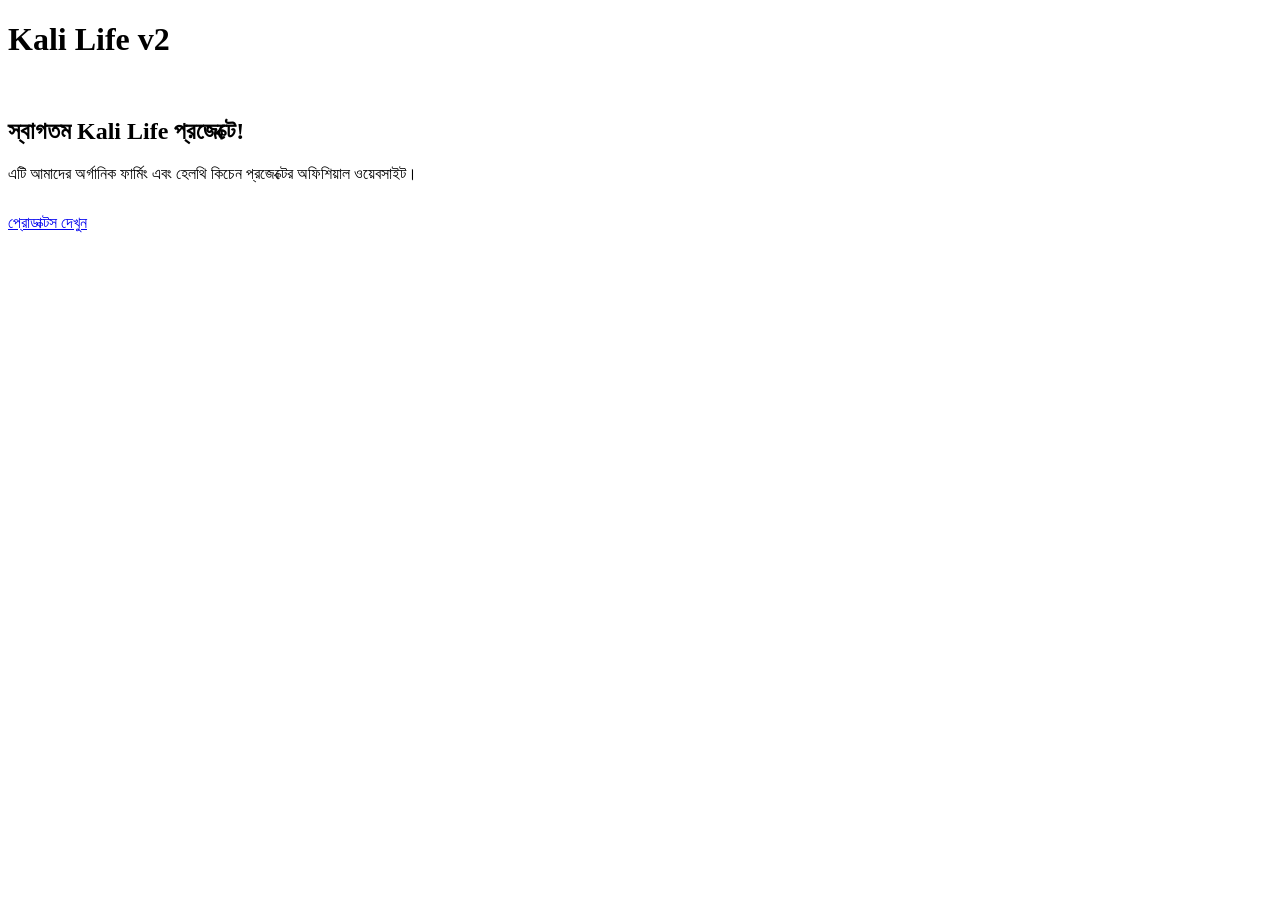
==== index.html @ f92da6f4 "Add index.html homepage" ====
<!DOCTYPE html>
<html lang="bn">
<head>
    <meta charset="UTF-8">
    <meta name="viewport" content="width=device-width, initial-scale=1.0">
    <title>Kali Life - Healthy Kitchen & Organic Farming</title>
    <!-- আমাদের তৈরি করা কমন CSS ফাইলের লিংক -->
    <link rel="stylesheet" href="css/style.css">
</head>
<body>

    <header>
        <h1>Kali Life v2</h1>
        <nav>
            <a href="index.html" style="color: white; text-decoration: none; margin-left: 15px;">হোম</a>
            <a href="products.html" style="color: white; text-decoration: none; margin-left: 15px;">প্রোডাক্টস</a>
            <a href="login.html" style="color: white; text-decoration: none; margin-left: 15px;">লগইন</a>
        </nav>
    </header>

    <div class="container">
        <div class="card">
            <h2>স্বাগতম Kali Life প্রজেক্টে!</h2>
            <p>এটি আমাদের অর্গানিক ফার্মিং এবং হেলথি কিচেন প্রজেক্টের অফিশিয়াল ওয়েবসাইট।</p>
            <a href="products.html" class="btn" style="margin-top: 15px; display: inline-block;">প্রোডাক্টস দেখুন</a>
        </div>
    </div>

</body>
</html>
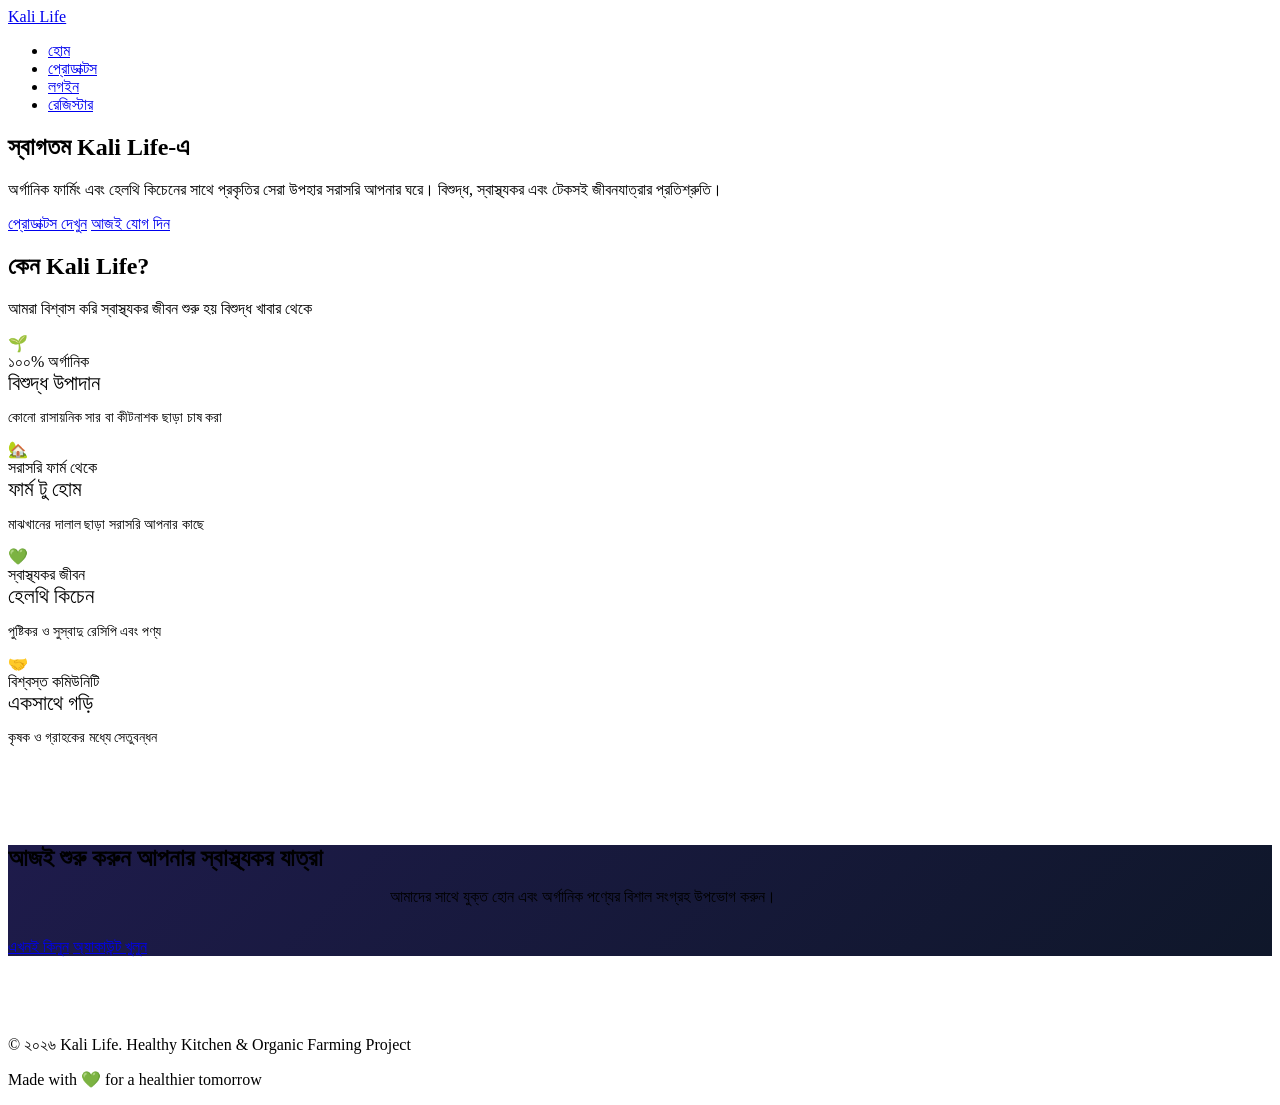
==== commit 3009f589: "Enhance index.html with Google Fonts and navbar updatesfeat: redesign homepage with modern dark them" ====
--- a/index.html
+++ b/index.html
@@ -4,27 +4,106 @@
     <meta charset="UTF-8">
     <meta name="viewport" content="width=device-width, initial-scale=1.0">
     <title>Kali Life - Healthy Kitchen & Organic Farming</title>
-    <!-- আমাদের তৈরি করা কমন CSS ফাইলের লিংক -->
     <link rel="stylesheet" href="css/style.css">
+    <!-- Google Fonts (optional but recommended) -->
+    <link rel="preconnect" href="https://fonts.googleapis.com">
+    <link rel="preconnect" href="https://fonts.gstatic.com" crossorigin>
+    <link href="https://fonts.googleapis.com/css2?family=Inter:wght@400;500;600;700;800&display=swap" rel="stylesheet">
 </head>
 <body>
 
-    <header>
-        <h1>Kali Life v2</h1>
-        <nav>
-            <a href="index.html" style="color: white; text-decoration: none; margin-left: 15px;">হোম</a>
-            <a href="products.html" style="color: white; text-decoration: none; margin-left: 15px;">প্রোডাক্টস</a>
-            <a href="login.html" style="color: white; text-decoration: none; margin-left: 15px;">লগইন</a>
-        </nav>
-    </header>
+    <!-- ========== NAVBAR ========== -->
+    <nav class="navbar">
+        <div class="container">
+            <a href="index.html" class="logo">Kali Life</a>
+            
+            <ul class="nav-links">
+                <li><a href="index.html" class="active">হোম</a></li>
+                <li><a href="products.html">প্রোডাক্টস</a></li>
+                <li><a href="login.html">লগইন</a></li>
+                <li><a href="register.html" class="btn btn-primary btn-sm">রেজিস্টার</a></li>
+            </ul>
+        </div>
+    </nav>
 
-    <div class="container">
-        <div class="card">
-            <h2>স্বাগতম Kali Life প্রজেক্টে!</h2>
-            <p>এটি আমাদের অর্গানিক ফার্মিং এবং হেলথি কিচেন প্রজেক্টের অফিশিয়াল ওয়েবসাইট।</p>
-            <a href="products.html" class="btn" style="margin-top: 15px; display: inline-block;">প্রোডাক্টস দেখুন</a>
+    <!-- ========== HERO SECTION ========== -->
+    <section class="hero">
+        <div class="container">
+            <h1>স্বাগতম Kali Life-এ</h1>
+            <p>
+                অর্গানিক ফার্মিং এবং হেলথি কিচেনের সাথে প্রকৃতির সেরা উপহার সরাসরি আপনার ঘরে। 
+                বিশুদ্ধ, স্বাস্থ্যকর এবং টেকসই জীবনযাত্রার প্রতিশ্রুতি।
+            </p>
+            <div class="hero-buttons">
+                <a href="products.html" class="btn btn-primary btn-lg">প্রোডাক্টস দেখুন</a>
+                <a href="register.html" class="btn btn-secondary btn-lg">আজই যোগ দিন</a>
+            </div>
         </div>
-    </div>
+    </section>
+
+    <!-- ========== FEATURES / ABOUT ========== -->
+    <section class="dashboard">
+        <div class="container">
+            <div class="text-center mb-4">
+                <h2>কেন Kali Life?</h2>
+                <p>আমরা বিশ্বাস করি স্বাস্থ্যকর জীবন শুরু হয় বিশুদ্ধ খাবার থেকে</p>
+            </div>
+
+            <div class="stats-grid">
+                <div class="stat-card">
+                    <div class="icon">🌱</div>
+                    <div class="label">১০০% অর্গানিক</div>
+                    <div class="value" style="font-size: 1.3rem;">বিশুদ্ধ উপাদান</div>
+                    <p class="mt-1" style="font-size: 0.9rem;">কোনো রাসায়নিক সার বা কীটনাশক ছাড়া চাষ করা</p>
+                </div>
+
+                <div class="stat-card">
+                    <div class="icon">🏡</div>
+                    <div class="label">সরাসরি ফার্ম থেকে</div>
+                    <div class="value" style="font-size: 1.3rem;">ফার্ম টু হোম</div>
+                    <p class="mt-1" style="font-size: 0.9rem;">মাঝখানের দালাল ছাড়া সরাসরি আপনার কাছে</p>
+                </div>
+
+                <div class="stat-card">
+                    <div class="icon">💚</div>
+                    <div class="label">স্বাস্থ্যকর জীবন</div>
+                    <div class="value" style="font-size: 1.3rem;">হেলথি কিচেন</div>
+                    <p class="mt-1" style="font-size: 0.9rem;">পুষ্টিকর ও সুস্বাদু রেসিপি এবং পণ্য</p>
+                </div>
+
+                <div class="stat-card">
+                    <div class="icon">🤝</div>
+                    <div class="label">বিশ্বস্ত কমিউনিটি</div>
+                    <div class="value" style="font-size: 1.3rem;">একসাথে গড়ি</div>
+                    <p class="mt-1" style="font-size: 0.9rem;">কৃষক ও গ্রাহকের মধ্যে সেতুবন্ধন</p>
+                </div>
+            </div>
+        </div>
+    </section>
+
+    <!-- ========== CTA SECTION ========== -->
+    <section style="padding: 4rem 0;">
+        <div class="container">
+            <div class="card text-center" style="background: linear-gradient(135deg, #1e1b4b, #0f172a); border-color: #6366f1;">
+                <h2 style="margin-bottom: 1rem;">আজই শুরু করুন আপনার স্বাস্থ্যকর যাত্রা</h2>
+                <p style="margin-bottom: 2rem; max-width: 500px; margin-left: auto; margin-right: auto;">
+                    আমাদের সাথে যুক্ত হোন এবং অর্গানিক পণ্যের বিশাল সংগ্রহ উপভোগ করুন।
+                </p>
+                <div class="hero-buttons">
+                    <a href="products.html" class="btn btn-primary btn-lg">এখনই কিনুন</a>
+                    <a href="register.html" class="btn btn-outline btn-lg">অ্যাকাউন্ট খুলুন</a>
+                </div>
+            </div>
+        </div>
+    </section>
+
+    <!-- ========== FOOTER ========== -->
+    <footer class="footer">
+        <div class="container">
+            <p>© ২০২৬ Kali Life. Healthy Kitchen & Organic Farming Project</p>
+            <p class="mt-1">Made with 💚 for a healthier tomorrow</p>
+        </div>
+    </footer>
 
 </body>
 </html>
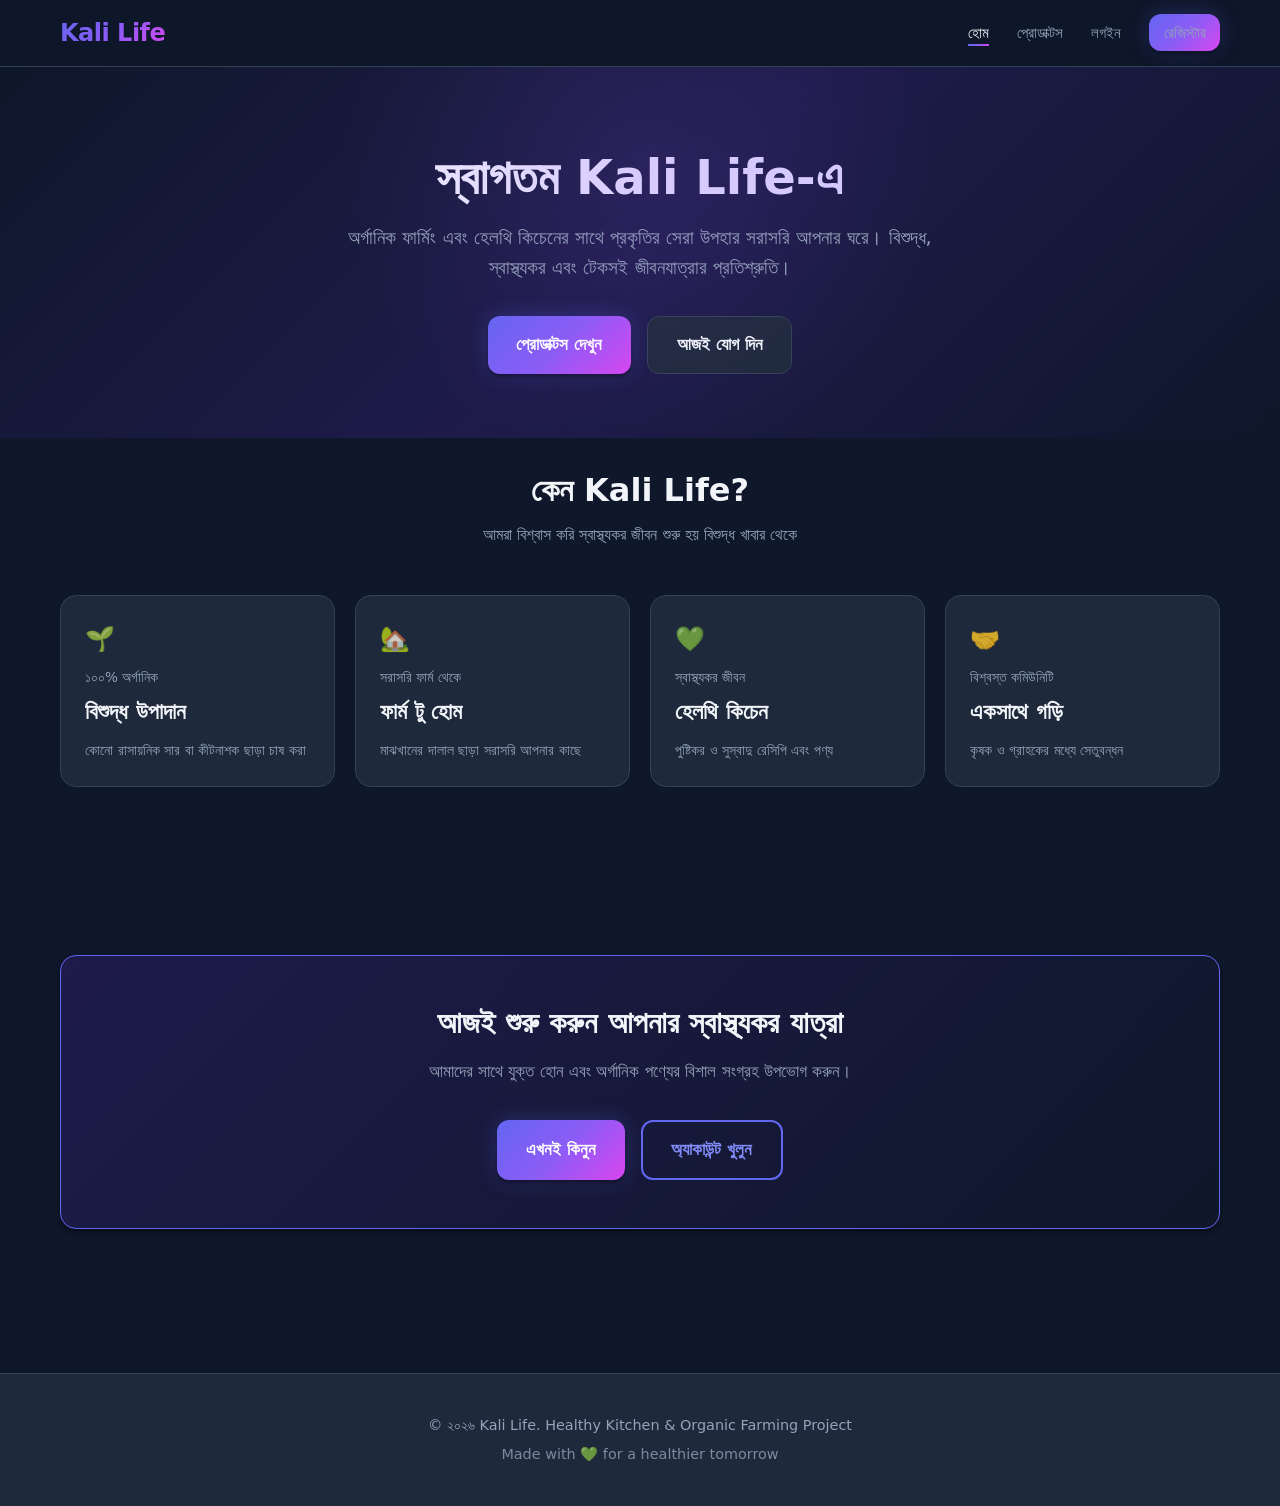
==== commit fd64844c: "feat: premium quality index.html with modern design" ====
--- a/index.html
+++ b/index.html
@@ -4,8 +4,11 @@
     <meta charset="UTF-8">
     <meta name="viewport" content="width=device-width, initial-scale=1.0">
     <title>Kali Life - Healthy Kitchen & Organic Farming</title>
-    <link rel="stylesheet" href="css/style.css">
-    <!-- Google Fonts (optional but recommended) -->
+    
+    <!-- Premium Design System -->
+    <link rel="stylesheet" href="style.css">
+    
+    <!-- Google Fonts -->
     <link rel="preconnect" href="https://fonts.googleapis.com">
     <link rel="preconnect" href="https://fonts.gstatic.com" crossorigin>
     <link href="https://fonts.googleapis.com/css2?family=Inter:wght@400;500;600;700;800&display=swap" rel="stylesheet">
@@ -41,52 +44,62 @@
         </div>
     </section>
 
-    <!-- ========== FEATURES / ABOUT ========== -->
+    <!-- ========== FEATURES SECTION ========== -->
     <section class="dashboard">
         <div class="container">
-            <div class="text-center mb-4">
+            <div class="text-center mb-4" style="margin-bottom: 3rem;">
                 <h2>কেন Kali Life?</h2>
-                <p>আমরা বিশ্বাস করি স্বাস্থ্যকর জীবন শুরু হয় বিশুদ্ধ খাবার থেকে</p>
+                <p style="max-width: 560px; margin: 0.75rem auto 0;">
+                    আমরা বিশ্বাস করি স্বাস্থ্যকর জীবন শুরু হয় বিশুদ্ধ খাবার থেকে
+                </p>
             </div>
 
             <div class="stats-grid">
                 <div class="stat-card">
                     <div class="icon">🌱</div>
                     <div class="label">১০০% অর্গানিক</div>
-                    <div class="value" style="font-size: 1.3rem;">বিশুদ্ধ উপাদান</div>
-                    <p class="mt-1" style="font-size: 0.9rem;">কোনো রাসায়নিক সার বা কীটনাশক ছাড়া চাষ করা</p>
+                    <div class="value" style="font-size: 1.35rem;">বিশুদ্ধ উপাদান</div>
+                    <p class="mt-1" style="font-size: 0.9rem; margin-top: 0.6rem;">
+                        কোনো রাসায়নিক সার বা কীটনাশক ছাড়া চাষ করা
+                    </p>
                 </div>
 
                 <div class="stat-card">
                     <div class="icon">🏡</div>
                     <div class="label">সরাসরি ফার্ম থেকে</div>
-                    <div class="value" style="font-size: 1.3rem;">ফার্ম টু হোম</div>
-                    <p class="mt-1" style="font-size: 0.9rem;">মাঝখানের দালাল ছাড়া সরাসরি আপনার কাছে</p>
+                    <div class="value" style="font-size: 1.35rem;">ফার্ম টু হোম</div>
+                    <p class="mt-1" style="font-size: 0.9rem; margin-top: 0.6rem;">
+                        মাঝখানের দালাল ছাড়া সরাসরি আপনার কাছে
+                    </p>
                 </div>
 
                 <div class="stat-card">
                     <div class="icon">💚</div>
                     <div class="label">স্বাস্থ্যকর জীবন</div>
-                    <div class="value" style="font-size: 1.3rem;">হেলথি কিচেন</div>
-                    <p class="mt-1" style="font-size: 0.9rem;">পুষ্টিকর ও সুস্বাদু রেসিপি এবং পণ্য</p>
+                    <div class="value" style="font-size: 1.35rem;">হেলথি কিচেন</div>
+                    <p class="mt-1" style="font-size: 0.9rem; margin-top: 0.6rem;">
+                        পুষ্টিকর ও সুস্বাদু রেসিপি এবং পণ্য
+                    </p>
                 </div>
 
                 <div class="stat-card">
                     <div class="icon">🤝</div>
                     <div class="label">বিশ্বস্ত কমিউনিটি</div>
-                    <div class="value" style="font-size: 1.3rem;">একসাথে গড়ি</div>
-                    <p class="mt-1" style="font-size: 0.9rem;">কৃষক ও গ্রাহকের মধ্যে সেতুবন্ধন</p>
+                    <div class="value" style="font-size: 1.35rem;">একসাথে গড়ি</div>
+                    <p class="mt-1" style="font-size: 0.9rem; margin-top: 0.6rem;">
+                        কৃষক ও গ্রাহকের মধ্যে সেতুবন্ধন
+                    </p>
                 </div>
             </div>
         </div>
     </section>
 
     <!-- ========== CTA SECTION ========== -->
-    <section style="padding: 4rem 0;">
+    <section style="padding: 4.5rem 0 5rem;">
         <div class="container">
-            <div class="card text-center" style="background: linear-gradient(135deg, #1e1b4b, #0f172a); border-color: #6366f1;">
-                <h2 style="margin-bottom: 1rem;">আজই শুরু করুন আপনার স্বাস্থ্যকর যাত্রা</h2>
-                <p style="margin-bottom: 2rem; max-width: 500px; margin-left: auto; margin-right: auto;">
+            <div class="card text-center" style="background: linear-gradient(135deg, #1e1b4b, #0f172a); border-color: #6366f1; padding: 3rem 2rem;">
+                <h2 style="margin-bottom: 1rem; font-size: 1.9rem;">আজই শুরু করুন আপনার স্বাস্থ্যকর যাত্রা</h2>
+                <p style="margin-bottom: 2.2rem; max-width: 520px; margin-left: auto; margin-right: auto; font-size: 1.05rem;">
                     আমাদের সাথে যুক্ত হোন এবং অর্গানিক পণ্যের বিশাল সংগ্রহ উপভোগ করুন।
                 </p>
                 <div class="hero-buttons">
@@ -101,7 +114,7 @@
     <footer class="footer">
         <div class="container">
             <p>© ২০২৬ Kali Life. Healthy Kitchen & Organic Farming Project</p>
-            <p class="mt-1">Made with 💚 for a healthier tomorrow</p>
+            <p class="mt-1" style="margin-top: 0.4rem; opacity: 0.8;">Made with 💚 for a healthier tomorrow</p>
         </div>
     </footer>
 
--- a/style.css
+++ b/style.css
@@ -0,0 +1,684 @@
+/* ============================================
+   Kali Life v2 - Modern Premium Design System
+   ============================================ */
+
+:root {
+  /* Brand Colors */
+  --primary: #6366f1;
+  --primary-dark: #4f46e5;
+  --primary-light: #818cf8;
+  --secondary: #0ea5e9;
+  --accent: #f59e0b;
+  --success: #10b981;
+  --danger: #ef4444;
+  --warning: #f59e0b;
+
+  /* Neutrals */
+  --bg: #0f172a;
+  --bg-soft: #1e293b;
+  --bg-card: #1e293b;
+  --bg-hover: #334155;
+  --text: #f1f5f9;
+  --text-muted: #94a3b8;
+  --border: #334155;
+  --border-light: #475569;
+
+  /* Gradients */
+  --gradient-primary: linear-gradient(135deg, #6366f1 0%, #8b5cf6 50%, #d946ef 100%);
+  --gradient-card: linear-gradient(145deg, #1e293b 0%, #0f172a 100%);
+  --gradient-hero: linear-gradient(135deg, #0f172a 0%, #1e1b4b 50%, #0f172a 100%);
+
+  /* Shadows */
+  --shadow-sm: 0 1px 2px 0 rgb(0 0 0 / 0.3);
+  --shadow: 0 4px 6px -1px rgb(0 0 0 / 0.4), 0 2px 4px -2px rgb(0 0 0 / 0.3);
+  --shadow-lg: 0 10px 15px -3px rgb(0 0 0 / 0.4), 0 4px 6px -4px rgb(0 0 0 / 0.3);
+  --shadow-xl: 0 20px 25px -5px rgb(0 0 0 / 0.5), 0 8px 10px -6px rgb(0 0 0 / 0.4);
+  --shadow-glow: 0 0 20px rgba(99, 102, 241, 0.3);
+
+  /* Spacing & Radius */
+  --radius: 12px;
+  --radius-sm: 8px;
+  --radius-lg: 16px;
+  --radius-full: 9999px;
+
+  /* Transitions */
+  --transition: all 0.25s cubic-bezier(0.4, 0, 0.2, 1);
+}
+
+/* Reset & Base */
+*, *::before, *::after {
+  margin: 0;
+  padding: 0;
+  box-sizing: border-box;
+}
+
+html {
+  scroll-behavior: smooth;
+  font-size: 16px;
+}
+
+body {
+  font-family: 'Inter', 'Segoe UI', system-ui, -apple-system, sans-serif;
+  background: var(--bg);
+  color: var(--text);
+  line-height: 1.6;
+  min-height: 100vh;
+  overflow-x: hidden;
+}
+
+/* Typography */
+h1, h2, h3, h4, h5, h6 {
+  font-weight: 700;
+  line-height: 1.25;
+  color: var(--text);
+}
+
+h1 { font-size: 2.5rem; }
+h2 { font-size: 2rem; }
+h3 { font-size: 1.5rem; }
+h4 { font-size: 1.25rem; }
+
+p {
+  color: var(--text-muted);
+}
+
+a {
+  color: var(--primary-light);
+  text-decoration: none;
+  transition: var(--transition);
+}
+
+a:hover {
+  color: var(--primary);
+}
+
+/* Container */
+.container {
+  width: 100%;
+  max-width: 1200px;
+  margin: 0 auto;
+  padding: 0 1.25rem;
+}
+
+/* ========== NAVBAR ========== */
+.navbar {
+  background: rgba(15, 23, 42, 0.85);
+  backdrop-filter: blur(12px);
+  border-bottom: 1px solid var(--border);
+  position: sticky;
+  top: 0;
+  z-index: 1000;
+  padding: 0.85rem 0;
+}
+
+.navbar .container {
+  display: flex;
+  align-items: center;
+  justify-content: space-between;
+  gap: 1.5rem;
+}
+
+.logo {
+  font-size: 1.5rem;
+  font-weight: 800;
+  background: var(--gradient-primary);
+  -webkit-background-clip: text;
+  -webkit-text-fill-color: transparent;
+  background-clip: text;
+  letter-spacing: -0.5px;
+}
+
+.nav-links {
+  display: flex;
+  align-items: center;
+  gap: 1.75rem;
+  list-style: none;
+}
+
+.nav-links a {
+  color: var(--text-muted);
+  font-weight: 500;
+  font-size: 0.95rem;
+  position: relative;
+}
+
+.nav-links a:hover,
+.nav-links a.active {
+  color: var(--text);
+}
+
+.nav-links a::after {
+  content: '';
+  position: absolute;
+  bottom: -4px;
+  left: 0;
+  width: 0;
+  height: 2px;
+  background: var(--gradient-primary);
+  transition: width 0.3s ease;
+}
+
+.nav-links a:hover::after,
+.nav-links a.active::after {
+  width: 100%;
+}
+
+/* ========== BUTTONS ========== */
+.btn {
+  display: inline-flex;
+  align-items: center;
+  justify-content: center;
+  gap: 0.5rem;
+  padding: 0.7rem 1.4rem;
+  font-size: 0.95rem;
+  font-weight: 600;
+  border-radius: var(--radius);
+  border: none;
+  cursor: pointer;
+  transition: var(--transition);
+  text-decoration: none;
+  white-space: nowrap;
+}
+
+.btn-primary {
+  background: var(--gradient-primary);
+  color: white;
+  box-shadow: var(--shadow), var(--shadow-glow);
+}
+
+.btn-primary:hover {
+  transform: translateY(-2px);
+  box-shadow: var(--shadow-lg), 0 0 30px rgba(99, 102, 241, 0.45);
+  color: white;
+}
+
+.btn-secondary {
+  background: var(--bg-soft);
+  color: var(--text);
+  border: 1px solid var(--border);
+}
+
+.btn-secondary:hover {
+  background: var(--bg-hover);
+  border-color: var(--border-light);
+  color: var(--text);
+}
+
+.btn-success {
+  background: var(--success);
+  color: white;
+}
+
+.btn-danger {
+  background: var(--danger);
+  color: white;
+}
+
+.btn-outline {
+  background: transparent;
+  border: 2px solid var(--primary);
+  color: var(--primary-light);
+}
+
+.btn-outline:hover {
+  background: var(--primary);
+  color: white;
+}
+
+.btn-sm {
+  padding: 0.4rem 0.9rem;
+  font-size: 0.85rem;
+}
+
+.btn-lg {
+  padding: 0.9rem 1.8rem;
+  font-size: 1.05rem;
+}
+
+.btn-block {
+  width: 100%;
+}
+
+/* ========== CARDS ========== */
+.card {
+  background: var(--gradient-card);
+  border: 1px solid var(--border);
+  border-radius: var(--radius-lg);
+  padding: 1.75rem;
+  box-shadow: var(--shadow);
+  transition: var(--transition);
+}
+
+.card:hover {
+  border-color: var(--border-light);
+  box-shadow: var(--shadow-lg);
+}
+
+.card-header {
+  margin-bottom: 1.25rem;
+  padding-bottom: 1rem;
+  border-bottom: 1px solid var(--border);
+}
+
+.card-title {
+  font-size: 1.25rem;
+  font-weight: 700;
+}
+
+/* ========== FORMS (Login / Register) ========== */
+.auth-wrapper {
+  min-height: 100vh;
+  display: flex;
+  align-items: center;
+  justify-content: center;
+  background: var(--gradient-hero);
+  padding: 2rem 1rem;
+  position: relative;
+  overflow: hidden;
+}
+
+.auth-wrapper::before {
+  content: '';
+  position: absolute;
+  width: 500px;
+  height: 500px;
+  background: radial-gradient(circle, rgba(99, 102, 241, 0.15) 0%, transparent 70%);
+  top: -100px;
+  right: -100px;
+  border-radius: 50%;
+}
+
+.auth-card {
+  width: 100%;
+  max-width: 440px;
+  background: var(--bg-card);
+  border: 1px solid var(--border);
+  border-radius: var(--radius-lg);
+  padding: 2.5rem;
+  box-shadow: var(--shadow-xl);
+  position: relative;
+  z-index: 1;
+}
+
+.auth-logo {
+  text-align: center;
+  margin-bottom: 1.75rem;
+}
+
+.auth-logo h1 {
+  font-size: 1.85rem;
+  background: var(--gradient-primary);
+  -webkit-background-clip: text;
+  -webkit-text-fill-color: transparent;
+  background-clip: text;
+}
+
+.auth-logo p {
+  margin-top: 0.4rem;
+  font-size: 0.95rem;
+}
+
+.form-group {
+  margin-bottom: 1.25rem;
+}
+
+.form-group label {
+  display: block;
+  margin-bottom: 0.4rem;
+  font-size: 0.9rem;
+  font-weight: 500;
+  color: var(--text-muted);
+}
+
+.form-control {
+  width: 100%;
+  padding: 0.8rem 1rem;
+  background: var(--bg);
+  border: 1px solid var(--border);
+  border-radius: var(--radius);
+  color: var(--text);
+  font-size: 0.95rem;
+  transition: var(--transition);
+}
+
+.form-control:focus {
+  outline: none;
+  border-color: var(--primary);
+  box-shadow: 0 0 0 3px rgba(99, 102, 241, 0.2);
+}
+
+.form-control::placeholder {
+  color: var(--text-muted);
+  opacity: 0.7;
+}
+
+.form-footer {
+  margin-top: 1.5rem;
+  text-align: center;
+  font-size: 0.9rem;
+  color: var(--text-muted);
+}
+
+.form-footer a {
+  font-weight: 600;
+}
+
+/* ========== HERO SECTION ========== */
+.hero {
+  background: var(--gradient-hero);
+  padding: 5rem 0 4rem;
+  text-align: center;
+  position: relative;
+  overflow: hidden;
+}
+
+.hero::before {
+  content: '';
+  position: absolute;
+  width: 600px;
+  height: 600px;
+  background: radial-gradient(circle, rgba(139, 92, 246, 0.12) 0%, transparent 70%);
+  top: -200px;
+  left: 50%;
+  transform: translateX(-50%);
+  border-radius: 50%;
+}
+
+.hero h1 {
+  font-size: 3rem;
+  margin-bottom: 1rem;
+  background: linear-gradient(to right, #fff, #c4b5fd);
+  -webkit-background-clip: text;
+  -webkit-text-fill-color: transparent;
+  background-clip: text;
+}
+
+.hero p {
+  font-size: 1.2rem;
+  max-width: 600px;
+  margin: 0 auto 2rem;
+}
+
+.hero-buttons {
+  display: flex;
+  gap: 1rem;
+  justify-content: center;
+  flex-wrap: wrap;
+}
+
+/* ========== DASHBOARD ========== */
+.dashboard {
+  padding: 2rem 0 4rem;
+}
+
+.dashboard-header {
+  display: flex;
+  justify-content: space-between;
+  align-items: center;
+  margin-bottom: 2rem;
+  flex-wrap: wrap;
+  gap: 1rem;
+}
+
+.stats-grid {
+  display: grid;
+  grid-template-columns: repeat(auto-fit, minmax(220px, 1fr));
+  gap: 1.25rem;
+  margin-bottom: 2rem;
+}
+
+.stat-card {
+  background: var(--bg-card);
+  border: 1px solid var(--border);
+  border-radius: var(--radius-lg);
+  padding: 1.5rem;
+  transition: var(--transition);
+}
+
+.stat-card:hover {
+  transform: translateY(-3px);
+  box-shadow: var(--shadow-lg);
+  border-color: var(--primary);
+}
+
+.stat-card .label {
+  font-size: 0.85rem;
+  color: var(--text-muted);
+  margin-bottom: 0.4rem;
+}
+
+.stat-card .value {
+  font-size: 1.85rem;
+  font-weight: 700;
+  color: var(--text);
+}
+
+.stat-card .icon {
+  font-size: 1.5rem;
+  margin-bottom: 0.5rem;
+  opacity: 0.8;
+}
+
+/* ========== PRODUCTS GRID ========== */
+.products-grid {
+  display: grid;
+  grid-template-columns: repeat(auto-fill, minmax(260px, 1fr));
+  gap: 1.5rem;
+  margin-top: 1.5rem;
+}
+
+.product-card {
+  background: var(--bg-card);
+  border: 1px solid var(--border);
+  border-radius: var(--radius-lg);
+  overflow: hidden;
+  transition: var(--transition);
+  display: flex;
+  flex-direction: column;
+}
+
+.product-card:hover {
+  transform: translateY(-5px);
+  box-shadow: var(--shadow-xl);
+  border-color: var(--primary-light);
+}
+
+.product-image {
+  height: 180px;
+  background: var(--bg-soft);
+  display: flex;
+  align-items: center;
+  justify-content: center;
+  font-size: 3rem;
+  color: var(--text-muted);
+}
+
+.product-body {
+  padding: 1.25rem;
+  flex: 1;
+  display: flex;
+  flex-direction: column;
+}
+
+.product-title {
+  font-size: 1.1rem;
+  font-weight: 600;
+  margin-bottom: 0.4rem;
+}
+
+.product-price {
+  font-size: 1.25rem;
+  font-weight: 700;
+  color: var(--primary-light);
+  margin-bottom: 0.75rem;
+}
+
+.product-desc {
+  font-size: 0.9rem;
+  color: var(--text-muted);
+  margin-bottom: 1rem;
+  flex: 1;
+}
+
+/* ========== TABLES (Admin) ========== */
+.table-wrapper {
+  overflow-x: auto;
+  border-radius: var(--radius);
+  border: 1px solid var(--border);
+}
+
+table {
+  width: 100%;
+  border-collapse: collapse;
+  background: var(--bg-card);
+}
+
+th, td {
+  padding: 1rem 1.25rem;
+  text-align: left;
+}
+
+th {
+  background: var(--bg-soft);
+  font-weight: 600;
+  font-size: 0.85rem;
+  text-transform: uppercase;
+  letter-spacing: 0.5px;
+  color: var(--text-muted);
+  border-bottom: 1px solid var(--border);
+}
+
+td {
+  border-bottom: 1px solid var(--border);
+  font-size: 0.95rem;
+}
+
+tr:last-child td {
+  border-bottom: none;
+}
+
+tr:hover td {
+  background: rgba(99, 102, 241, 0.05);
+}
+
+/* ========== BADGES ========== */
+.badge {
+  display: inline-block;
+  padding: 0.25rem 0.7rem;
+  font-size: 0.75rem;
+  font-weight: 600;
+  border-radius: var(--radius-full);
+}
+
+.badge-success {
+  background: rgba(16, 185, 129, 0.15);
+  color: #34d399;
+}
+
+.badge-danger {
+  background: rgba(239, 68, 68, 0.15);
+  color: #f87171;
+}
+
+.badge-warning {
+  background: rgba(245, 158, 11, 0.15);
+  color: #fbbf24;
+}
+
+.badge-primary {
+  background: rgba(99, 102, 241, 0.15);
+  color: #a5b4fc;
+}
+
+/* ========== ALERTS ========== */
+.alert {
+  padding: 1rem 1.25rem;
+  border-radius: var(--radius);
+  margin-bottom: 1.25rem;
+  font-size: 0.95rem;
+  border: 1px solid transparent;
+}
+
+.alert-success {
+  background: rgba(16, 185, 129, 0.1);
+  border-color: rgba(16, 185, 129, 0.3);
+  color: #34d399;
+}
+
+.alert-danger {
+  background: rgba(239, 68, 68, 0.1);
+  border-color: rgba(239, 68, 68, 0.3);
+  color: #f87171;
+}
+
+.alert-info {
+  background: rgba(99, 102, 241, 0.1);
+  border-color: rgba(99, 102, 241, 0.3);
+  color: #a5b4fc;
+}
+
+/* ========== FOOTER ========== */
+.footer {
+  background: var(--bg-soft);
+  border-top: 1px solid var(--border);
+  padding: 2.5rem 0;
+  margin-top: 4rem;
+  text-align: center;
+  color: var(--text-muted);
+  font-size: 0.9rem;
+}
+
+/* ========== UTILITY ========== */
+.text-center { text-align: center; }
+.text-right { text-align: right; }
+.mt-1 { margin-top: 0.5rem; }
+.mt-2 { margin-top: 1rem; }
+.mt-3 { margin-top: 1.5rem; }
+.mt-4 { margin-top: 2rem; }
+.mb-1 { margin-bottom: 0.5rem; }
+.mb-2 { margin-bottom: 1rem; }
+.mb-3 { margin-bottom: 1.5rem; }
+.mb-4 { margin-bottom: 2rem; }
+.d-flex { display: flex; }
+.align-center { align-items: center; }
+.justify-between { justify-content: space-between; }
+.gap-1 { gap: 0.5rem; }
+.gap-2 { gap: 1rem; }
+.w-100 { width: 100%; }
+
+/* ========== RESPONSIVE ========== */
+@media (max-width: 768px) {
+  h1 { font-size: 2rem; }
+  .hero h1 { font-size: 2.2rem; }
+  
+  .nav-links {
+    display: none; /* mobile menu later if needed */
+  }
+  
+  .stats-grid {
+    grid-template-columns: 1fr 1fr;
+  }
+  
+  .auth-card {
+    padding: 1.75rem;
+  }
+  
+  .dashboard-header {
+    flex-direction: column;
+    align-items: flex-start;
+  }
+}
+
+@media (max-width: 480px) {
+  .stats-grid {
+    grid-template-columns: 1fr;
+  }
+  
+  .hero-buttons {
+    flex-direction: column;
+  }
+  
+  .btn {
+    width: 100%;
+  }
+  }
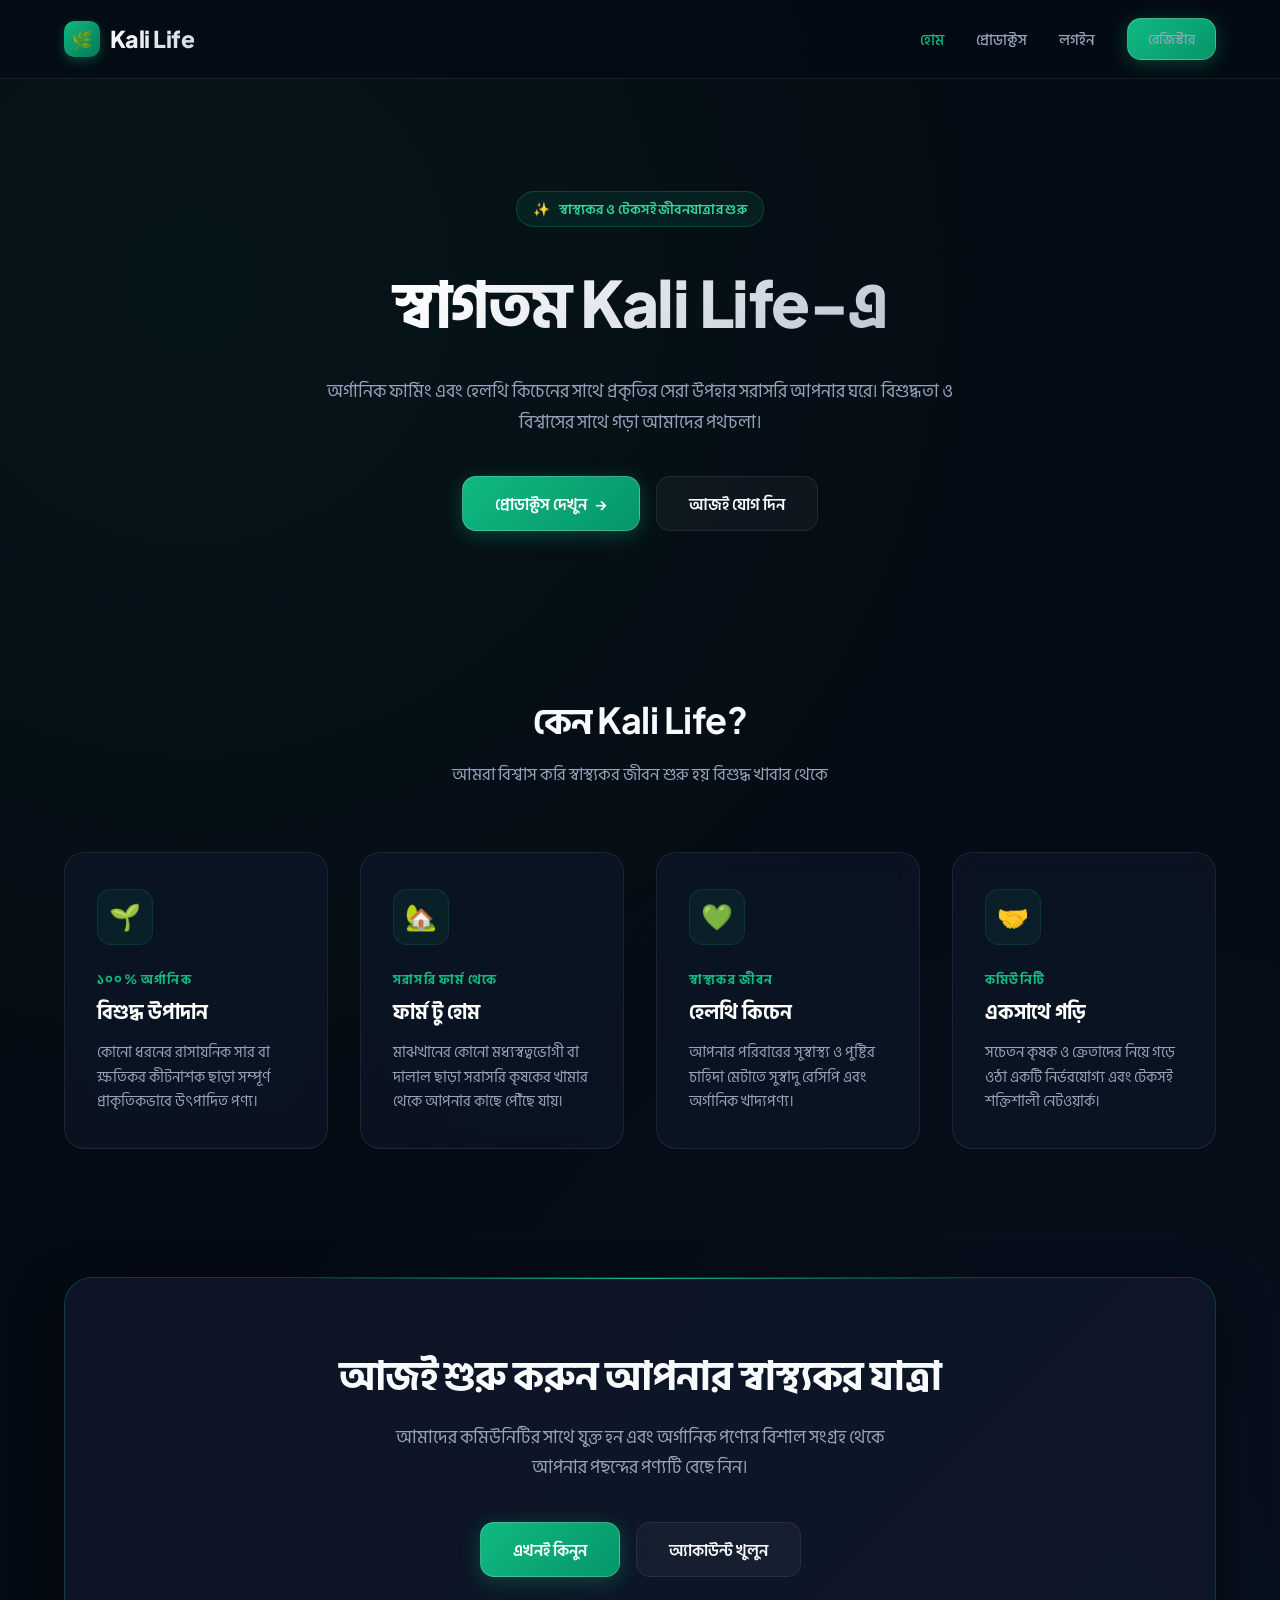
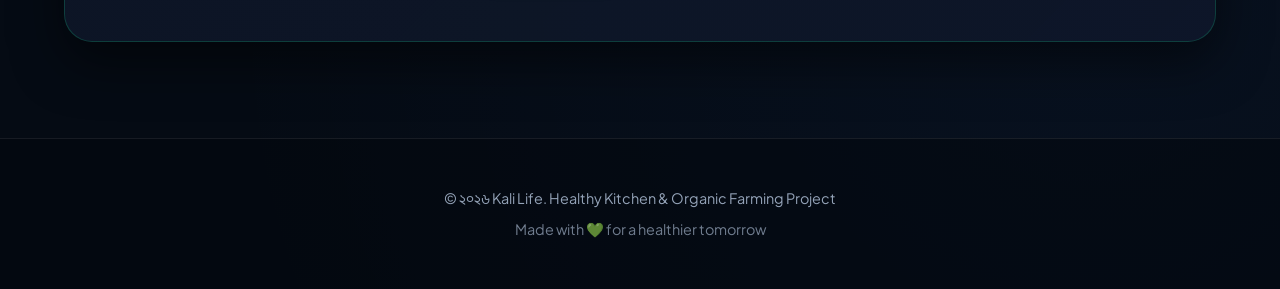
==== commit 0f62278e: "Add Firebase Firestore powered Feedback & Comment System with real-time comments" ====
--- a/index.html
+++ b/index.html
@@ -5,26 +5,374 @@
     <meta name="viewport" content="width=device-width, initial-scale=1.0">
     <title>Kali Life - Healthy Kitchen & Organic Farming</title>
     
-    <!-- Premium Design System -->
-    <link rel="stylesheet" href="style.css">
-    
-    <!-- Google Fonts -->
+    <!-- Google Fonts - Inter & Plus Jakarta Sans -->
     <link rel="preconnect" href="https://fonts.googleapis.com">
     <link rel="preconnect" href="https://fonts.gstatic.com" crossorigin>
-    <link href="https://fonts.googleapis.com/css2?family=Inter:wght@400;500;600;700;800&display=swap" rel="stylesheet">
+    <link href="https://fonts.googleapis.com/css2?family=Plus+Jakarta+Sans:wght@400;500;600;700;800&family=Hind+Siliguri:wght@400;500;600;700&display=swap" rel="stylesheet">
+    
+    <style>
+        :root {
+            --bg-deep: #050b14;
+            --bg-card: rgba(13, 22, 38, 0.75);
+            --border-subtle: rgba(255, 255, 255, 0.08);
+            --border-hover: rgba(16, 185, 129, 0.4);
+            
+            --primary: #10b981;
+            --primary-hover: #059669;
+            --primary-glow: rgba(16, 185, 129, 0.25);
+            
+            --text-main: #f8fafc;
+            --text-muted: #94a3b8;
+            
+            --transition: all 0.35s cubic-bezier(0.16, 1, 0.3, 1);
+        }
+
+        *, *::before, *::after {
+            box-sizing: border-box;
+            margin: 0;
+            padding: 0;
+        }
+
+        body {
+            background-color: var(--bg-deep);
+            color: var(--text-main);
+            font-family: 'Plus Jakarta Sans', 'Hind Siliguri', sans-serif;
+            min-height: 100vh;
+            overflow-x: hidden;
+            line-height: 1.6;
+            background-image: 
+                radial-gradient(circle at 15% 15%, rgba(16, 185, 129, 0.06) 0%, transparent 45%),
+                radial-gradient(circle at 85% 85%, rgba(59, 130, 246, 0.05) 0%, transparent 45%);
+        }
+
+        .container {
+            width: 100%;
+            max-width: 1200px;
+            margin: 0 auto;
+            padding: 0 1.5rem;
+        }
+
+        /* ========== PROFESSIONAL NAVBAR ========== */
+        .navbar {
+            position: sticky;
+            top: 0;
+            z-index: 1000;
+            background: rgba(5, 11, 20, 0.85);
+            backdrop-filter: blur(16px);
+            border-bottom: 1px solid var(--border-subtle);
+            padding: 1.1rem 0;
+        }
+
+        .navbar .container {
+            display: flex;
+            justify-content: space-between;
+            align-items: center;
+        }
+
+        .logo-wrapper {
+            display: flex;
+            align-items: center;
+            gap: 0.6rem;
+            text-decoration: none;
+        }
+
+        .logo-icon {
+            width: 36px;
+            height: 36px;
+            background: linear-gradient(135deg, #10b981, #047857);
+            border-radius: 10px;
+            display: flex;
+            align-items: center;
+            justify-content: center;
+            font-size: 1.1rem;
+            box-shadow: 0 4px 12px rgba(16, 185, 129, 0.3);
+        }
+
+        .logo-text {
+            font-size: 1.45rem;
+            font-weight: 800;
+            background: linear-gradient(135deg, #ffffff, #cbd5e1);
+            -webkit-background-clip: text;
+            -webkit-text-fill-color: transparent;
+            letter-spacing: -0.5px;
+        }
+
+        .nav-links {
+            display: flex;
+            gap: 2rem;
+            list-style: none;
+            align-items: center;
+        }
+
+        .nav-links a {
+            color: var(--text-muted);
+            text-decoration: none;
+            font-weight: 500;
+            font-size: 0.95rem;
+            transition: var(--transition);
+        }
+
+        .nav-links a:hover, .nav-links a.active {
+            color: var(--primary);
+        }
+
+        /* ========== BUTTON SYSTEM ========== */
+        .btn-group {
+            display: flex;
+            gap: 1rem;
+            justify-content: center;
+            flex-wrap: wrap;
+        }
+
+        .btn {
+            display: inline-flex;
+            align-items: center;
+            justify-content: center;
+            gap: 0.5rem;
+            padding: 0.85rem 2rem;
+            border-radius: 14px;
+            font-weight: 600;
+            font-size: 1rem;
+            text-decoration: none;
+            transition: var(--transition);
+            cursor: pointer;
+            position: relative;
+            overflow: hidden;
+        }
+
+        .btn-primary {
+            background: linear-gradient(135deg, #10b981 0%, #059669 100%);
+            color: #ffffff;
+            border: 1px solid rgba(255, 255, 255, 0.2);
+            box-shadow: 0 4px 20px rgba(16, 185, 129, 0.3);
+        }
+
+        .btn-primary:hover {
+            transform: translateY(-2px);
+            box-shadow: 0 6px 25px rgba(16, 185, 129, 0.5);
+            background: linear-gradient(135deg, #34d399 0%, #10b981 100%);
+        }
+
+        .btn-secondary {
+            background: rgba(255, 255, 255, 0.04);
+            color: var(--text-main);
+            border: 1px solid var(--border-subtle);
+            backdrop-filter: blur(10px);
+        }
+
+        .btn-secondary:hover {
+            background: rgba(255, 255, 255, 0.08);
+            border-color: rgba(255, 255, 255, 0.2);
+            transform: translateY(-2px);
+        }
+
+        /* ========== HERO SECTION ========== */
+        .hero {
+            padding: 7rem 0 5rem;
+            text-align: center;
+            position: relative;
+        }
+
+        .hero-badge {
+            display: inline-flex;
+            align-items: center;
+            gap: 0.5rem;
+            padding: 0.4rem 1rem;
+            background: rgba(16, 185, 129, 0.1);
+            border: 1px solid rgba(16, 185, 129, 0.25);
+            border-radius: 50px;
+            color: #34d399;
+            font-size: 0.85rem;
+            font-weight: 600;
+            margin-bottom: 1.5rem;
+            letter-spacing: 0.3px;
+        }
+
+        .hero h1 {
+            font-size: clamp(2.5rem, 5vw, 4rem);
+            font-weight: 800;
+            margin-bottom: 1.25rem;
+            letter-spacing: -1.5px;
+            background: linear-gradient(135deg, #ffffff 30%, #94a3b8 100%);
+            -webkit-background-clip: text;
+            -webkit-text-fill-color: transparent;
+        }
+
+        .hero p {
+            font-size: 1.15rem;
+            color: var(--text-muted);
+            max-width: 640px;
+            margin: 0 auto 2.5rem;
+            line-height: 1.7;
+        }
+
+        /* ========== FEATURES GRID SECTION ========== */
+        .features {
+            padding: 5rem 0;
+        }
+
+        .section-header {
+            text-align: center;
+            margin-bottom: 4rem;
+        }
+
+        .section-header h2 {
+            font-size: 2.25rem;
+            font-weight: 700;
+            margin-bottom: 0.75rem;
+            letter-spacing: -0.5px;
+        }
+
+        .section-header p {
+            color: var(--text-muted);
+            font-size: 1.05rem;
+        }
+
+        .features-grid {
+            display: grid;
+            grid-template-columns: repeat(auto-fit, minmax(260px, 1fr));
+            gap: 2rem;
+        }
+
+        .feature-card {
+            background: var(--bg-card);
+            border: 1px solid var(--border-subtle);
+            border-radius: 20px;
+            padding: 2.25rem 2rem;
+            backdrop-filter: blur(12px);
+            transition: var(--transition);
+            position: relative;
+        }
+
+        .feature-card:hover {
+            transform: translateY(-6px);
+            border-color: var(--border-hover);
+            box-shadow: 0 16px 40px rgba(0, 0, 0, 0.4);
+            background: rgba(17, 27, 46, 0.85);
+        }
+
+        .feature-icon-box {
+            width: 56px;
+            height: 56px;
+            background: rgba(16, 185, 129, 0.08);
+            border: 1px solid rgba(16, 185, 129, 0.15);
+            border-radius: 14px;
+            display: flex;
+            align-items: center;
+            justify-content: center;
+            font-size: 1.6rem;
+            margin-bottom: 1.5rem;
+            transition: var(--transition);
+        }
+
+        .feature-card:hover .feature-icon-box {
+            background: rgba(16, 185, 129, 0.15);
+            transform: scale(1.05);
+        }
+
+        .feature-tag {
+            font-size: 0.8rem;
+            text-transform: uppercase;
+            letter-spacing: 1.2px;
+            color: var(--primary);
+            font-weight: 700;
+            margin-bottom: 0.4rem;
+            display: block;
+        }
+
+        .feature-title {
+            font-size: 1.25rem;
+            font-weight: 700;
+            margin-bottom: 0.75rem;
+            color: #ffffff;
+        }
+
+        .feature-desc {
+            color: var(--text-muted);
+            font-size: 0.95rem;
+            line-height: 1.6;
+        }
+
+        /* ========== PREMIUM CTA SECTION ========== */
+        .cta-section {
+            padding: 3rem 0 6rem;
+        }
+
+        .cta-box {
+            background: linear-gradient(135deg, rgba(13, 22, 38, 0.95), rgba(15, 23, 42, 0.9));
+            border: 1px solid rgba(16, 185, 129, 0.25);
+            border-radius: 28px;
+            padding: 4rem 2rem;
+            text-align: center;
+            position: relative;
+            overflow: hidden;
+            box-shadow: 0 20px 50px rgba(0, 0, 0, 0.5);
+        }
+
+        .cta-box::before {
+            content: '';
+            position: absolute;
+            top: 0;
+            left: 50%;
+            transform: translateX(-50%);
+            width: 60%;
+            height: 1px;
+            background: linear-gradient(90deg, transparent, var(--primary), transparent);
+        }
+
+        .cta-box h2 {
+            font-size: clamp(2rem, 4vw, 2.5rem);
+            font-weight: 800;
+            margin-bottom: 1rem;
+            letter-spacing: -0.5px;
+        }
+
+        .cta-box p {
+            color: var(--text-muted);
+            font-size: 1.1rem;
+            max-width: 540px;
+            margin: 0 auto 2.5rem;
+            line-height: 1.7;
+        }
+
+        /* ========== FOOTER ========== */
+        .footer {
+            border-top: 1px solid var(--border-subtle);
+            padding: 3rem 0;
+            text-align: center;
+            color: var(--text-muted);
+            font-size: 0.9rem;
+            background: rgba(3, 7, 13, 0.5);
+        }
+
+        .footer p + p {
+            margin-top: 0.5rem;
+            opacity: 0.75;
+        }
+
+        /* Responsive Design */
+        @media (max-width: 768px) {
+            .nav-links { display: none; }
+            .hero { padding: 5rem 0 3rem; }
+            .cta-box { padding: 3rem 1.5rem; }
+        }
+    </style>
 </head>
 <body>
 
-    <!-- ========== NAVBAR ========== -->
+    <!-- ========== PROFESSIONAL NAVBAR ========== -->
     <nav class="navbar">
         <div class="container">
-            <a href="index.html" class="logo">Kali Life</a>
+            <a href="index.html" class="logo-wrapper">
+                <div class="logo-icon">🌿</div>
+                <span class="logo-text">Kali Life</span>
+            </a>
             
             <ul class="nav-links">
                 <li><a href="index.html" class="active">হোম</a></li>
                 <li><a href="products.html">প্রোডাক্টস</a></li>
                 <li><a href="login.html">লগইন</a></li>
-                <li><a href="register.html" class="btn btn-primary btn-sm">রেজিস্টার</a></li>
+                <li><a href="register.html" class="btn btn-primary" style="padding: 0.55rem 1.25rem; font-size: 0.9rem;">রেজিস্টার</a></li>
             </ul>
         </div>
     </nav>
@@ -32,79 +380,74 @@
     <!-- ========== HERO SECTION ========== -->
     <section class="hero">
         <div class="container">
+            <div class="hero-badge">
+                <span>✨</span> স্বাস্থ্যকর ও টেকসই জীবনযাত্রার শুরু
+            </div>
             <h1>স্বাগতম Kali Life-এ</h1>
             <p>
                 অর্গানিক ফার্মিং এবং হেলথি কিচেনের সাথে প্রকৃতির সেরা উপহার সরাসরি আপনার ঘরে। 
-                বিশুদ্ধ, স্বাস্থ্যকর এবং টেকসই জীবনযাত্রার প্রতিশ্রুতি।
+                বিশুদ্ধতা ও বিশ্বাসের সাথে গড়া আমাদের পথচলা।
             </p>
-            <div class="hero-buttons">
-                <a href="products.html" class="btn btn-primary btn-lg">প্রোডাক্টস দেখুন</a>
-                <a href="register.html" class="btn btn-secondary btn-lg">আজই যোগ দিন</a>
+            <div class="btn-group">
+                <a href="products.html" class="btn btn-primary">
+                    প্রোডাক্টস দেখুন <span>→</span>
+                </a>
+                <a href="register.html" class="btn btn-secondary">
+                    আজই যোগ দিন
+                </a>
             </div>
         </div>
     </section>
 
     <!-- ========== FEATURES SECTION ========== -->
-    <section class="dashboard">
+    <section class="features">
         <div class="container">
-            <div class="text-center mb-4" style="margin-bottom: 3rem;">
+            <div class="section-header">
                 <h2>কেন Kali Life?</h2>
-                <p style="max-width: 560px; margin: 0.75rem auto 0;">
-                    আমরা বিশ্বাস করি স্বাস্থ্যকর জীবন শুরু হয় বিশুদ্ধ খাবার থেকে
-                </p>
+                <p>আমরা বিশ্বাস করি স্বাস্থ্যকর জীবন শুরু হয় বিশুদ্ধ খাবার থেকে</p>
             </div>
 
-            <div class="stats-grid">
-                <div class="stat-card">
-                    <div class="icon">🌱</div>
-                    <div class="label">১০০% অর্গানিক</div>
-                    <div class="value" style="font-size: 1.35rem;">বিশুদ্ধ উপাদান</div>
-                    <p class="mt-1" style="font-size: 0.9rem; margin-top: 0.6rem;">
-                        কোনো রাসায়নিক সার বা কীটনাশক ছাড়া চাষ করা
-                    </p>
+            <div class="features-grid">
+                <div class="feature-card">
+                    <div class="feature-icon-box">🌱</div>
+                    <span class="feature-tag">১০০% অর্গানিক</span>
+                    <h3 class="feature-title">বিশুদ্ধ উপাদান</h3>
+                    <p class="feature-desc">কোনো ধরনের রাসায়নিক সার বা ক্ষতিকর কীটনাশক ছাড়া সম্পূর্ণ প্রাকৃতিকভাবে উৎপাদিত পণ্য।</p>
                 </div>
 
-                <div class="stat-card">
-                    <div class="icon">🏡</div>
-                    <div class="label">সরাসরি ফার্ম থেকে</div>
-                    <div class="value" style="font-size: 1.35rem;">ফার্ম টু হোম</div>
-                    <p class="mt-1" style="font-size: 0.9rem; margin-top: 0.6rem;">
-                        মাঝখানের দালাল ছাড়া সরাসরি আপনার কাছে
-                    </p>
+                <div class="feature-card">
+                    <div class="feature-icon-box">🏡</div>
+                    <span class="feature-tag">সরাসরি ফার্ম থেকে</span>
+                    <h3 class="feature-title">ফার্ম টু হোম</h3>
+                    <p class="feature-desc">মাঝখানের কোনো মধ্যস্বত্বভোগী বা দালাল ছাড়া সরাসরি কৃষকের খামার থেকে আপনার কাছে পৌঁছে যায়।</p>
                 </div>
 
-                <div class="stat-card">
-                    <div class="icon">💚</div>
-                    <div class="label">স্বাস্থ্যকর জীবন</div>
-                    <div class="value" style="font-size: 1.35rem;">হেলথি কিচেন</div>
-                    <p class="mt-1" style="font-size: 0.9rem; margin-top: 0.6rem;">
-                        পুষ্টিকর ও সুস্বাদু রেসিপি এবং পণ্য
-                    </p>
+                <div class="feature-card">
+                    <div class="feature-icon-box">💚</div>
+                    <span class="feature-tag">স্বাস্থ্যকর জীবন</span>
+                    <h3 class="feature-title">হেলথি কিচেন</h3>
+                    <p class="feature-desc">আপনার পরিবারের সুস্বাস্থ্য ও পুষ্টির চাহিদা মেটাতে সুস্বাদু রেসিপি এবং অর্গানিক খাদ্যপণ্য।</p>
                 </div>
 
-                <div class="stat-card">
-                    <div class="icon">🤝</div>
-                    <div class="label">বিশ্বস্ত কমিউনিটি</div>
-                    <div class="value" style="font-size: 1.35rem;">একসাথে গড়ি</div>
-                    <p class="mt-1" style="font-size: 0.9rem; margin-top: 0.6rem;">
-                        কৃষক ও গ্রাহকের মধ্যে সেতুবন্ধন
-                    </p>
+                <div class="feature-card">
+                    <div class="feature-icon-box">🤝</div>
+                    <span class="feature-tag">কমিউনিটি</span>
+                    <h3 class="feature-title">একসাথে গড়ি</h3>
+                    <p class="feature-desc">সচেতন কৃষক ও ক্রেতাদের নিয়ে গড়ে ওঠা একটি নির্ভরযোগ্য এবং টেকসই শক্তিশালী নেটওয়ার্ক।</p>
                 </div>
             </div>
         </div>
     </section>
 
     <!-- ========== CTA SECTION ========== -->
-    <section style="padding: 4.5rem 0 5rem;">
+    <section class="cta-section">
         <div class="container">
-            <div class="card text-center" style="background: linear-gradient(135deg, #1e1b4b, #0f172a); border-color: #6366f1; padding: 3rem 2rem;">
-                <h2 style="margin-bottom: 1rem; font-size: 1.9rem;">আজই শুরু করুন আপনার স্বাস্থ্যকর যাত্রা</h2>
-                <p style="margin-bottom: 2.2rem; max-width: 520px; margin-left: auto; margin-right: auto; font-size: 1.05rem;">
-                    আমাদের সাথে যুক্ত হোন এবং অর্গানিক পণ্যের বিশাল সংগ্রহ উপভোগ করুন।
-                </p>
-                <div class="hero-buttons">
-                    <a href="products.html" class="btn btn-primary btn-lg">এখনই কিনুন</a>
-                    <a href="register.html" class="btn btn-outline btn-lg">অ্যাকাউন্ট খুলুন</a>
+            <div class="cta-box">
+                <h2>আজই শুরু করুন আপনার স্বাস্থ্যকর যাত্রা</h2>
+                <p>আমাদের কমিউনিটির সাথে যুক্ত হন এবং অর্গানিক পণ্যের বিশাল সংগ্রহ থেকে আপনার পছন্দের পণ্যটি বেছে নিন।</p>
+                <div class="btn-group">
+                    <a href="products.html" class="btn btn-primary">এখনই কিনুন</a>
+                    <a href="register.html" class="btn btn-secondary">অ্যাকাউন্ট খুলুন</a>
                 </div>
             </div>
         </div>
@@ -114,7 +457,7 @@
     <footer class="footer">
         <div class="container">
             <p>© ২০২৬ Kali Life. Healthy Kitchen & Organic Farming Project</p>
-            <p class="mt-1" style="margin-top: 0.4rem; opacity: 0.8;">Made with 💚 for a healthier tomorrow</p>
+            <p>Made with 💚 for a healthier tomorrow</p>
         </div>
     </footer>
 
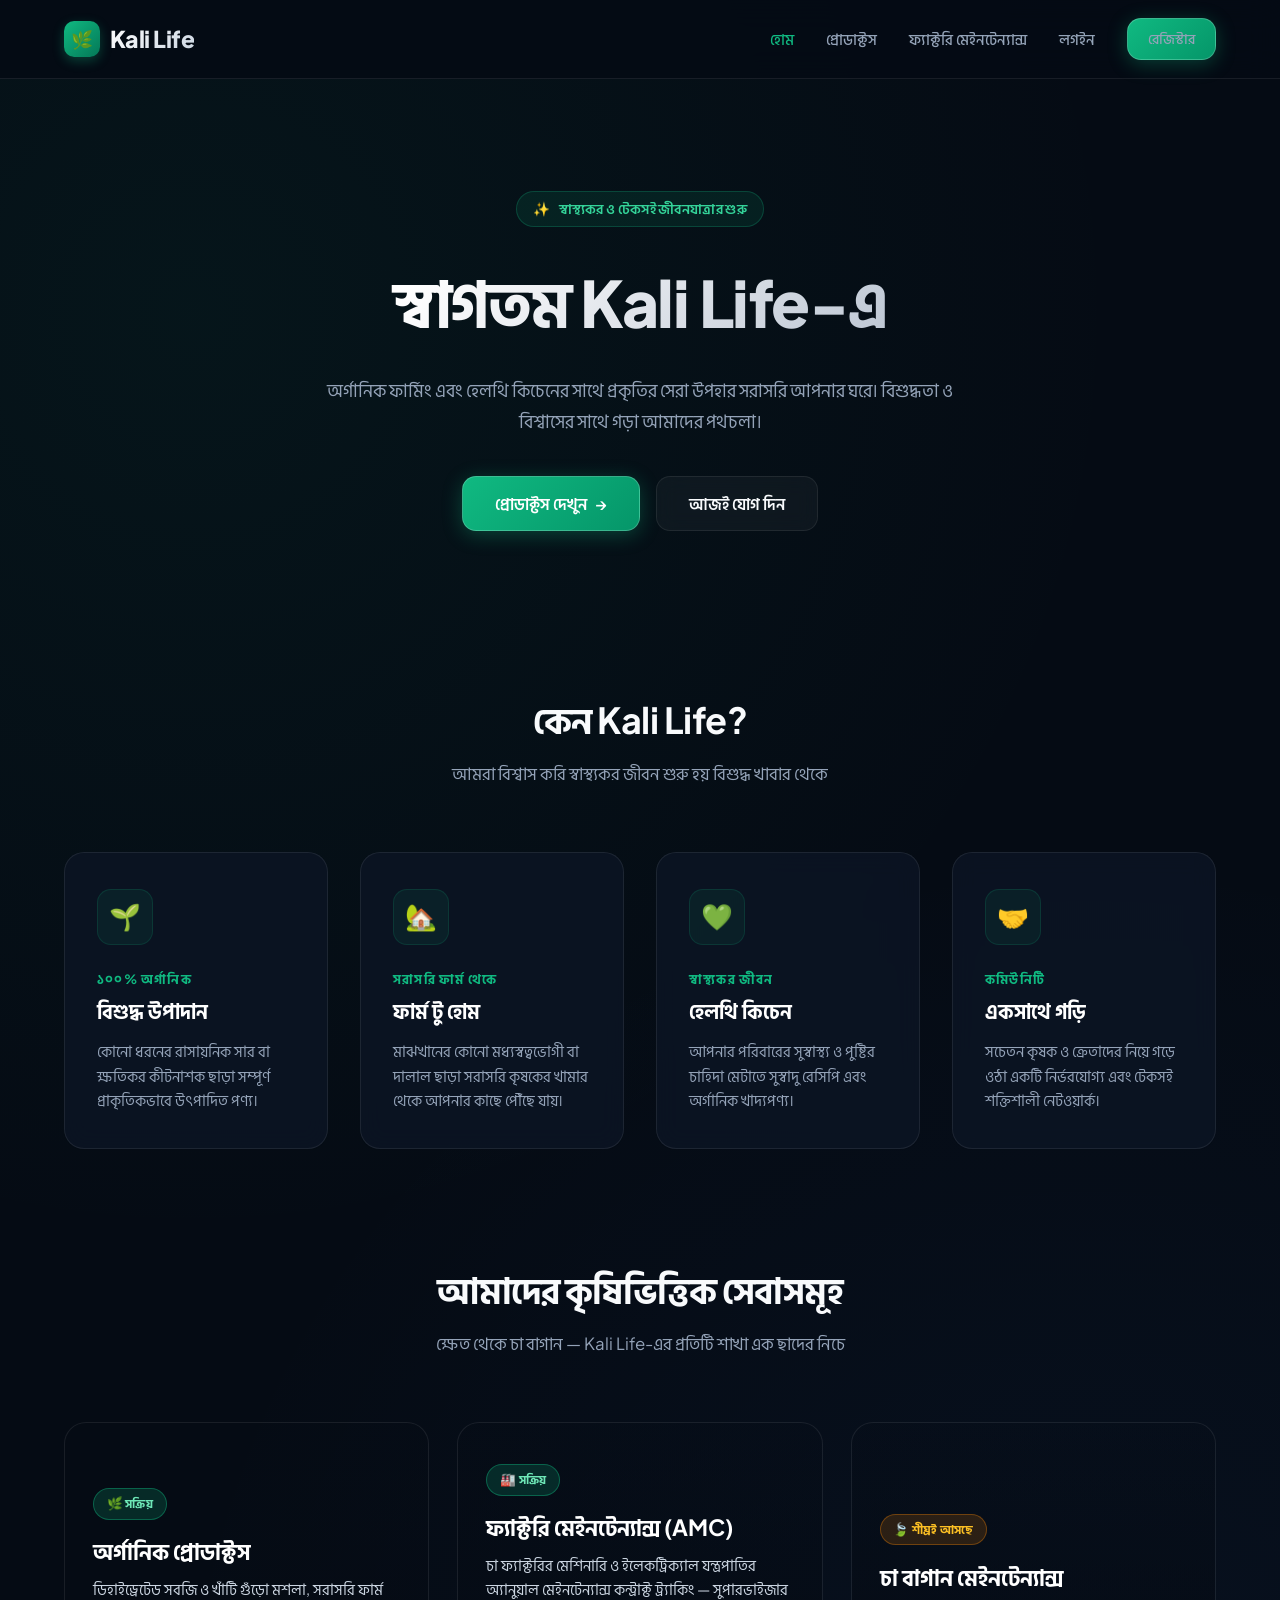
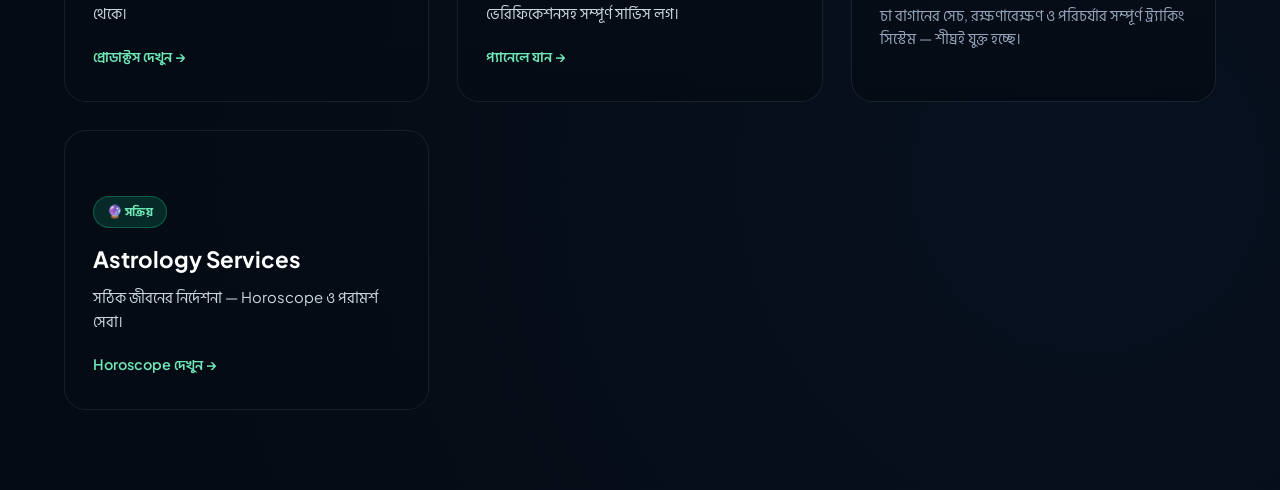
==== commit 753017ae: "Add Factory Maintenance (AMC) and Tea Garden service cards to homepage" ====
--- a/index.html
+++ b/index.html
@@ -4,26 +4,29 @@
     <meta charset="UTF-8">
     <meta name="viewport" content="width=device-width, initial-scale=1.0">
     <title>Kali Life - Healthy Kitchen & Organic Farming</title>
-    
+
     <!-- Google Fonts - Inter & Plus Jakarta Sans -->
     <link rel="preconnect" href="https://fonts.googleapis.com">
     <link rel="preconnect" href="https://fonts.gstatic.com" crossorigin>
     <link href="https://fonts.googleapis.com/css2?family=Plus+Jakarta+Sans:wght@400;500;600;700;800&family=Hind+Siliguri:wght@400;500;600;700&display=swap" rel="stylesheet">
-    
+
     <style>
         :root {
             --bg-deep: #050b14;
             --bg-card: rgba(13, 22, 38, 0.75);
             --border-subtle: rgba(255, 255, 255, 0.08);
             --border-hover: rgba(16, 185, 129, 0.4);
-            
+
             --primary: #10b981;
             --primary-hover: #059669;
             --primary-glow: rgba(16, 185, 129, 0.25);
-            
+
+            --amber: #d97706;
+            --amber-glow: rgba(217, 119, 6, 0.25);
+
             --text-main: #f8fafc;
             --text-muted: #94a3b8;
-            
+
             --transition: all 0.35s cubic-bezier(0.16, 1, 0.3, 1);
         }
 
@@ -40,7 +43,7 @@
             min-height: 100vh;
             overflow-x: hidden;
             line-height: 1.6;
-            background-image: 
+            background-image:
                 radial-gradient(circle at 15% 15%, rgba(16, 185, 129, 0.06) 0%, transparent 45%),
                 radial-gradient(circle at 85% 85%, rgba(59, 130, 246, 0.05) 0%, transparent 45%);
         }
@@ -293,6 +296,109 @@
             line-height: 1.6;
         }
 
+        /* ========== SERVICES (ECOSYSTEM) SECTION ========== */
+        .services {
+            padding: 2rem 0 5rem;
+        }
+
+        .services-grid {
+            display: grid;
+            grid-template-columns: repeat(auto-fit, minmax(280px, 1fr));
+            gap: 1.75rem;
+        }
+
+        .service-card {
+            position: relative;
+            border-radius: 22px;
+            overflow: hidden;
+            border: 1px solid var(--border-subtle);
+            min-height: 280px;
+            display: flex;
+            flex-direction: column;
+            justify-content: flex-end;
+            text-decoration: none;
+            transition: var(--transition);
+            background-size: cover;
+            background-position: center;
+            isolation: isolate;
+        }
+
+        .service-card::before {
+            content: '';
+            position: absolute;
+            inset: 0;
+            background: linear-gradient(180deg, rgba(5, 11, 20, 0.15) 0%, rgba(5, 11, 20, 0.55) 55%, rgba(5, 11, 20, 0.94) 100%);
+            z-index: -1;
+        }
+
+        .service-card:hover {
+            transform: translateY(-6px);
+            border-color: var(--border-hover);
+            box-shadow: 0 20px 45px rgba(0, 0, 0, 0.5);
+        }
+
+        .service-card.is-soon:hover {
+            transform: none;
+            border-color: var(--border-subtle);
+            box-shadow: none;
+            cursor: default;
+        }
+
+        .service-body {
+            padding: 1.75rem 1.75rem 2rem;
+        }
+
+        .service-pill {
+            display: inline-flex;
+            align-items: center;
+            gap: 0.4rem;
+            padding: 0.3rem 0.8rem;
+            border-radius: 50px;
+            font-size: 0.78rem;
+            font-weight: 700;
+            margin-bottom: 0.9rem;
+            letter-spacing: 0.2px;
+        }
+
+        .service-pill.active {
+            background: rgba(16, 185, 129, 0.18);
+            border: 1px solid rgba(16, 185, 129, 0.4);
+            color: #6ee7b7;
+        }
+
+        .service-pill.soon {
+            background: rgba(217, 119, 6, 0.18);
+            border: 1px solid rgba(217, 119, 6, 0.4);
+            color: #fbbf24;
+        }
+
+        .service-title {
+            font-size: 1.4rem;
+            font-weight: 700;
+            color: #ffffff;
+            margin-bottom: 0.5rem;
+        }
+
+        .service-desc {
+            color: #cbd5e1;
+            font-size: 0.93rem;
+            line-height: 1.6;
+            margin-bottom: 1.1rem;
+        }
+
+        .service-link {
+            display: inline-flex;
+            align-items: center;
+            gap: 0.4rem;
+            color: #6ee7b7;
+            font-weight: 600;
+            font-size: 0.9rem;
+        }
+
+        .service-card.is-soon .service-desc {
+            color: var(--text-muted);
+        }
+
         /* ========== PREMIUM CTA SECTION ========== */
         .cta-section {
             padding: 3rem 0 6rem;
@@ -367,10 +473,11 @@
                 <div class="logo-icon">🌿</div>
                 <span class="logo-text">Kali Life</span>
             </a>
-            
+
             <ul class="nav-links">
                 <li><a href="index.html" class="active">হোম</a></li>
                 <li><a href="products.html">প্রোডাক্টস</a></li>
+                <li><a href="amc.html">ফ্যাক্টরি মেইনটেন্যান্স</a></li>
                 <li><a href="login.html">লগইন</a></li>
                 <li><a href="register.html" class="btn btn-primary" style="padding: 0.55rem 1.25rem; font-size: 0.9rem;">রেজিস্টার</a></li>
             </ul>
@@ -385,8 +492,8 @@
             </div>
             <h1>স্বাগতম Kali Life-এ</h1>
             <p>
-                অর্গানিক ফার্মিং এবং হেলথি কিচেনের সাথে প্রকৃতির সেরা উপহার সরাসরি আপনার ঘরে। 
-                বিশুদ্ধতা ও বিশ্বাসের সাথে গড়া আমাদের পথচলা।
+                অর্গানিক ফার্মিং এবং হেলথি কিচেনের সাথে প্রকৃতির সেরা উপহার সরাসরি আপনার ঘরে।
+                বিশুদ্ধতা ও বিশ্বাসের সাথে গড়া আমাদের পথচলা।
             </p>
             <div class="btn-group">
                 <a href="products.html" class="btn btn-primary">
@@ -404,7 +511,7 @@
         <div class="container">
             <div class="section-header">
                 <h2>কেন Kali Life?</h2>
-                <p>আমরা বিশ্বাস করি স্বাস্থ্যকর জীবন শুরু হয় বিশুদ্ধ খাবার থেকে</p>
+                <p>আমরা বিশ্বাস করি স্বাস্থ্যকর জীবন শুরু হয় বিশুদ্ধ খাবার থেকে</p>
             </div>
 
             <div class="features-grid">
@@ -412,14 +519,14 @@
                     <div class="feature-icon-box">🌱</div>
                     <span class="feature-tag">১০০% অর্গানিক</span>
                     <h3 class="feature-title">বিশুদ্ধ উপাদান</h3>
-                    <p class="feature-desc">কোনো ধরনের রাসায়নিক সার বা ক্ষতিকর কীটনাশক ছাড়া সম্পূর্ণ প্রাকৃতিকভাবে উৎপাদিত পণ্য।</p>
+                    <p class="feature-desc">কোনো ধরনের রাসায়নিক সার বা ক্ষতিকর কীটনাশক ছাড়া সম্পূর্ণ প্রাকৃতিকভাবে উৎপাদিত পণ্য।</p>
                 </div>
 
                 <div class="feature-card">
                     <div class="feature-icon-box">🏡</div>
                     <span class="feature-tag">সরাসরি ফার্ম থেকে</span>
                     <h3 class="feature-title">ফার্ম টু হোম</h3>
-                    <p class="feature-desc">মাঝখানের কোনো মধ্যস্বত্বভোগী বা দালাল ছাড়া সরাসরি কৃষকের খামার থেকে আপনার কাছে পৌঁছে যায়।</p>
+                    <p class="feature-desc">মাঝখানের কোনো মধ্যস্বত্বভোগী বা দালাল ছাড়া সরাসরি কৃষকের খামার থেকে আপনার কাছে পৌঁছে যায়।</p>
                 </div>
 
                 <div class="feature-card">
@@ -432,34 +539,62 @@
                 <div class="feature-card">
                     <div class="feature-icon-box">🤝</div>
                     <span class="feature-tag">কমিউনিটি</span>
-                    <h3 class="feature-title">একসাথে গড়ি</h3>
-                    <p class="feature-desc">সচেতন কৃষক ও ক্রেতাদের নিয়ে গড়ে ওঠা একটি নির্ভরযোগ্য এবং টেকসই শক্তিশালী নেটওয়ার্ক।</p>
+                    <h3 class="feature-title">একসাথে গড়ি</h3>
+                    <p class="feature-desc">সচেতন কৃষক ও ক্রেতাদের নিয়ে গড়ে ওঠা একটি নির্ভরযোগ্য এবং টেকসই শক্তিশালী নেটওয়ার্ক।</p>
                 </div>
             </div>
         </div>
     </section>
 
-    <!-- ========== CTA SECTION ========== -->
-    <section class="cta-section">
+    <!-- ========== SERVICES / ECOSYSTEM SECTION ========== -->
+    <section class="services">
         <div class="container">
-            <div class="cta-box">
-                <h2>আজই শুরু করুন আপনার স্বাস্থ্যকর যাত্রা</h2>
-                <p>আমাদের কমিউনিটির সাথে যুক্ত হন এবং অর্গানিক পণ্যের বিশাল সংগ্রহ থেকে আপনার পছন্দের পণ্যটি বেছে নিন।</p>
-                <div class="btn-group">
-                    <a href="products.html" class="btn btn-primary">এখনই কিনুন</a>
-                    <a href="register.html" class="btn btn-secondary">অ্যাকাউন্ট খুলুন</a>
+            <div class="section-header">
+                <h2>আমাদের কৃষিভিত্তিক সেবাসমূহ</h2>
+                <p>ক্ষেত থেকে চা বাগান — Kali Life-এর প্রতিটি শাখা এক ছাদের নিচে</p>
+            </div>
+
+            <div class="services-grid">
+
+                <!-- Organic Products -->
+                <a href="products.html" class="service-card"
+                   style="background-image: url('https://images.unsplash.com/photo-1500651230702-0e2d8a49d4ad?w=800&q=80');">
+                    <div class="service-body">
+                        <span class="service-pill active">🌿 সক্রিয়</span>
+                        <h3 class="service-title">অর্গানিক প্রোডাক্টস</h3>
+                        <p class="service-desc">ডিহাইড্রেটেড সবজি ও খাঁটি গুঁড়ো মশলা, সরাসরি ফার্ম থেকে।</p>
+                        <span class="service-link">প্রোডাক্টস দেখুন →</span>
+                    </div>
+                </a>
+
+                <!-- Factory Maintenance / AMC -->
+                <a href="amc.html" class="service-card"
+                   style="background-image: url('https://images.unsplash.com/photo-1581092160607-ee22621dd758?w=800&q=80');">
+                    <div class="service-body">
+                        <span class="service-pill active">🏭 সক্রিয়</span>
+                        <h3 class="service-title">ফ্যাক্টরি মেইনটেন্যান্স (AMC)</h3>
+                        <p class="service-desc">চা ফ্যাক্টরির মেশিনারি ও ইলেকট্রিক্যাল যন্ত্রপাতির অ্যানুয়াল মেইনটেন্যান্স কন্ট্রাক্ট ট্র্যাকিং — সুপারভাইজার ভেরিফিকেশনসহ সম্পূর্ণ সার্ভিস লগ।</p>
+                        <span class="service-link">প্যানেলে যান →</span>
+                    </div>
+                </a>
+
+                <!-- Tea Garden Maintenance - coming soon -->
+                <div class="service-card is-soon"
+                     style="background-image: url('https://images.unsplash.com/photo-1563822249366-71c743e8cd68?w=800&q=80');">
+                    <div class="service-body">
+                        <span class="service-pill soon">🍃 শীঘ্রই আসছে</span>
+                        <h3 class="service-title">চা বাগান মেইনটেন্যান্স</h3>
+                        <p class="service-desc">চা বাগানের সেচ, রক্ষণাবেক্ষণ ও পরিচর্যার সম্পূর্ণ ট্র্যাকিং সিস্টেম — শীঘ্রই যুক্ত হচ্ছে।</p>
+                    </div>
                 </div>
-            </div>
-        </div>
-    </section>
-
-    <!-- ========== FOOTER ========== -->
-    <footer class="footer">
-        <div class="container">
-            <p>© ২০২৬ Kali Life. Healthy Kitchen & Organic Farming Project</p>
-            <p>Made with 💚 for a healthier tomorrow</p>
-        </div>
-    </footer>
-
-</body>
-</html>
+
+                <!-- Astrology -->
+                <a href="astrology.html" class="service-card"
+                   style="background-image: url('https://images.unsplash.com/photo-1462331940025-496dfbfc7564?w=800&q=80');">
+                    <div class="service-body">
+                        <span class="service-pill active">🔮 সক্রিয়</span>
+                        <h3 class="service-title">Astrology Services</h3>
+                        <p class="service-desc">সঠিক জীবনের নির্দেশনা — Horoscope ও পরামর্শ সেবা।</p>
+                        <span class="service-link">Horoscope দেখুন →</span>
+                    </div>
+      
